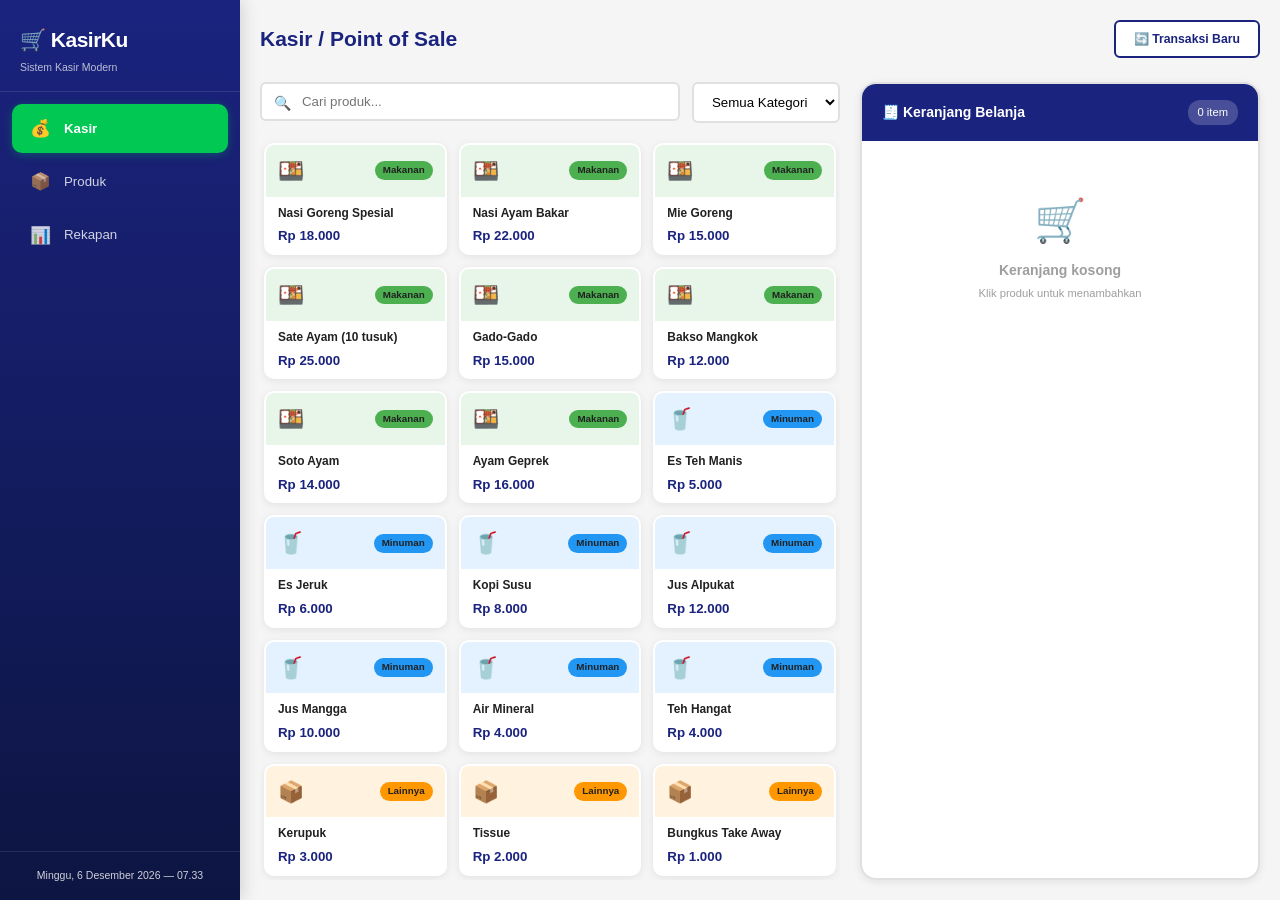
==== index.html @ 704f639e "Initial commit: Sistem Kasir KasirKu" ====
<!DOCTYPE html>
<html lang="id">
<head>
    <meta charset="UTF-8">
    <meta name="viewport" content="width=device-width, initial-scale=1.0">
    <title>KasirKu — Sistem Kasir</title>
    <link rel="stylesheet" href="css/style.css">
</head>
<body>
    <!-- Sidebar -->
    <aside class="sidebar">
        <div class="sidebar-header">
            <h1 class="logo">🛒 KasirKu</h1>
            <p class="tagline">Sistem Kasir Modern</p>
        </div>
        <nav class="sidebar-nav">
            <a href="index.html" class="nav-link active">
                <span class="nav-icon">💰</span>
                <span class="nav-text">Kasir</span>
            </a>
            <a href="products.html" class="nav-link">
                <span class="nav-icon">📦</span>
                <span class="nav-text">Produk</span>
            </a>
            <a href="reports.html" class="nav-link">
                <span class="nav-icon">📊</span>
                <span class="nav-text">Rekapan</span>
            </a>
        </nav>
        <div class="sidebar-footer">
            <div id="current-datetime" class="datetime"></div>
            <div id="low-stock-alert" class="low-stock-badge" style="display:none;">
                ⚠️ <span id="low-stock-count">0</span> stok rendah
            </div>
        </div>
    </aside>

    <!-- Main Content -->
    <main class="main-content pos-layout">
        <header class="page-header">
            <h2>Kasir / Point of Sale</h2>
            <div class="header-actions">
                <button id="btn-new-transaction" class="btn btn-outline" title="Transaksi Baru">
                    🔄 Transaksi Baru
                </button>
            </div>
        </header>

        <div class="pos-body">
            <!-- Left: Product Grid -->
            <section class="pos-products">
                <!-- Search & Filter -->
                <div class="pos-toolbar">
                    <div class="search-box">
                        <span class="search-icon">🔍</span>
                        <input type="text" id="search-product" placeholder="Cari produk..." autocomplete="off">
                    </div>
                    <div class="filter-group">
                        <select id="filter-category">
                            <option value="">Semua Kategori</option>
                        </select>
                    </div>
                </div>

                <!-- Product Grid -->
                <div id="product-grid" class="product-grid">
                    <!-- Products rendered here by JS -->
                </div>

                <!-- Empty State -->
                <div id="empty-products" class="empty-state" style="display:none;">
                    <span class="empty-icon">📭</span>
                    <p>Tidak ada produk ditemukan</p>
                    <a href="products.html" class="btn btn-primary btn-sm">Tambah Produk</a>
                </div>
            </section>

            <!-- Right: Cart -->
            <section class="pos-cart">
                <div class="cart-header">
                    <h3>🧾 Keranjang Belanja</h3>
                    <span id="cart-count" class="cart-count">0 item</span>
                </div>

                <!-- Cart Items -->
                <div id="cart-items" class="cart-items">
                    <div id="empty-cart" class="empty-cart">
                        <span>🛒</span>
                        <p>Keranjang kosong</p>
                        <small>Klik produk untuk menambahkan</small>
                    </div>
                </div>

                <!-- Cart Summary -->
                <div class="cart-summary" id="cart-summary" style="display:none;">
                    <div class="summary-row">
                        <span>Subtotal</span>
                        <span id="cart-subtotal">Rp 0</span>
                    </div>
                    <div class="summary-row discount-row">
                        <span>
                            Diskon
                            <input type="number" id="discount-amount" class="discount-input" 
                                   placeholder="Rp" min="0" value="0" style="display:none;">
                            <button id="btn-toggle-discount" class="btn-discount-toggle" title="Tambah diskon">
                                🏷️
                            </button>
                        </span>
                        <span id="cart-discount">- Rp 0</span>
                    </div>
                    <div class="summary-row total-row">
                        <span>TOTAL</span>
                        <span id="cart-total">Rp 0</span>
                    </div>
                </div>

                <!-- Payment Section -->
                <div class="payment-section" id="payment-section" style="display:none;">
                    <div class="payment-methods">
                        <label class="payment-option active">
                            <input type="radio" name="payment" value="tunai" checked>
                            <span class="payment-icon">💵</span>
                            <span class="payment-label">Tunai</span>
                        </label>
                        <label class="payment-option">
                            <input type="radio" name="payment" value="kartu">
                            <span class="payment-icon">💳</span>
                            <span class="payment-label">Kartu</span>
                        </label>
                        <label class="payment-option">
                            <input type="radio" name="payment" value="ewallet">
                            <span class="payment-icon">📱</span>
                            <span class="payment-label">E-Wallet</span>
                        </label>
                        <label class="payment-option">
                            <input type="radio" name="payment" value="qris">
                            <span class="payment-icon">📷</span>
                            <span class="payment-label">QRIS</span>
                        </label>
                    </div>

                    <div id="cash-payment" class="cash-payment">
                        <label>Uang Dibayar</label>
                        <div class="cash-input-group">
                            <span class="currency-prefix">Rp</span>
                            <input type="number" id="amount-paid" placeholder="0" min="0" value="">
                        </div>
                        <div class="quick-amounts">
                            <button class="btn-quick-amount" data-amount="5000">5.000</button>
                            <button class="btn-quick-amount" data-amount="10000">10.000</button>
                            <button class="btn-quick-amount" data-amount="20000">20.000</button>
                            <button class="btn-quick-amount" data-amount="50000">50.000</button>
                            <button class="btn-quick-amount" data-amount="100000">100.000</button>
                            <button class="btn-quick-amount" data-amount="200000">200.000</button>
                            <button class="btn-quick-amount btn-exact" data-amount="exact">Uang Pas</button>
                        </div>
                        <div id="change-display" class="change-display" style="display:none;">
                            <span>Kembalian</span>
                            <span id="change-amount" class="change-amount">Rp 0</span>
                        </div>
                    </div>

                    <button id="btn-checkout" class="btn btn-success btn-checkout" disabled>
                        ✅ Proses Pembayaran
                    </button>
                </div>
            </section>
        </div>
    </main>

    <!-- Payment Success Modal -->
    <div id="payment-modal" class="modal-overlay">
        <div class="modal success-modal">
            <div class="modal-header">
                <h3>✅ Pembayaran Berhasil</h3>
            </div>
            <div id="receipt-content" class="receipt">
                <!-- Receipt content generated by JS -->
            </div>
            <div class="modal-actions">
                <button id="btn-print-receipt" class="btn btn-primary">🖨️ Cetak Struk</button>
                <button id="btn-close-receipt" class="btn btn-outline">Tutup</button>
            </div>
        </div>
    </div>

    <!-- Confirm Modal -->
    <div id="confirm-modal" class="modal-overlay">
        <div class="modal confirm-dialog">
            <div class="modal-body">
                <p class="confirm-message"></p>
            </div>
            <div class="modal-actions">
                <button class="confirm-yes btn btn-danger">Ya, Lanjutkan</button>
                <button class="confirm-no btn btn-outline">Batal</button>
            </div>
        </div>
    </div>

    <!-- Toast Container -->
    <div id="toast-container" class="toast-container"></div>

    <!-- Scripts -->
    <script src="js/storage.js"></script>
    <script src="js/app.js"></script>
    <script src="js/pos.js"></script>
</body>
</html>
---- css/style.css ----
/**
 * style.css — Sistem Kasir KasirKu
 * Tema: Navy Blue + Green Accent
 * Modern, clean, responsive design
 */

/* ===================== CSS VARIABLES ===================== */
:root {
    --primary: #1a237e;
    --primary-light: #3949ab;
    --primary-dark: #0d1542;
    --primary-bg: #e8eaf6;

    --accent: #00c853;
    --accent-light: #69f0ae;
    --accent-dark: #00a843;
    --accent-bg: #e8f5e9;

    --danger: #e53935;
    --danger-bg: #ffebee;
    --warning: #ff9800;
    --warning-bg: #fff3e0;
    --info: #2196f3;
    --info-bg: #e3f2fd;

    --text: #212121;
    --text-secondary: #757575;
    --text-light: #9e9e9e;
    --border: #e0e0e0;
    --bg: #f5f5f5;
    --white: #ffffff;
    --shadow: 0 2px 8px rgba(0, 0, 0, 0.08);
    --shadow-lg: 0 4px 24px rgba(0, 0, 0, 0.12);
    --radius: 10px;
    --radius-sm: 6px;
    --radius-lg: 16px;

    --sidebar-width: 240px;
    --header-height: 64px;
    --transition: all 0.2s ease;
}

/* ===================== RESET & BASE ===================== */
*, *::before, *::after {
    box-sizing: border-box;
    margin: 0;
    padding: 0;
}

html {
    font-size: 14px;
    scroll-behavior: smooth;
}

body {
    font-family: 'Segoe UI', -apple-system, BlinkMacSystemFont, 'Helvetica Neue', Arial, sans-serif;
    color: var(--text);
    background: var(--bg);
    line-height: 1.5;
    overflow-x: hidden;
}

a {
    color: var(--primary);
    text-decoration: none;
}

code {
    font-family: 'Consolas', 'Monaco', monospace;
    font-size: 0.9em;
    background: var(--primary-bg);
    padding: 2px 6px;
    border-radius: var(--radius-sm);
}

/* ===================== SIDEBAR ===================== */
.sidebar {
    position: fixed;
    top: 0;
    left: 0;
    width: var(--sidebar-width);
    height: 100vh;
    background: linear-gradient(180deg, var(--primary) 0%, var(--primary-dark) 100%);
    color: var(--white);
    display: flex;
    flex-direction: column;
    z-index: 100;
    box-shadow: 2px 0 16px rgba(0, 0, 0, 0.15);
}

.sidebar-header {
    padding: 24px 20px 16px;
    border-bottom: 1px solid rgba(255, 255, 255, 0.1);
}

.logo {
    font-size: 1.5rem;
    font-weight: 700;
    letter-spacing: -0.5px;
}

.tagline {
    font-size: 0.75rem;
    opacity: 0.7;
    margin-top: 4px;
}

.sidebar-nav {
    flex: 1;
    padding: 12px;
}

.nav-link {
    display: flex;
    align-items: center;
    gap: 12px;
    padding: 12px 16px;
    color: rgba(255, 255, 255, 0.8);
    border-radius: var(--radius);
    transition: var(--transition);
    font-size: 0.95rem;
    font-weight: 500;
    margin-bottom: 4px;
}

.nav-link:hover {
    background: rgba(255, 255, 255, 0.1);
    color: var(--white);
}

.nav-link.active {
    background: var(--accent);
    color: var(--white);
    font-weight: 600;
    box-shadow: 0 2px 8px rgba(0, 200, 83, 0.3);
}

.nav-icon {
    font-size: 1.2rem;
    width: 24px;
    text-align: center;
}

.sidebar-footer {
    padding: 16px 20px;
    border-top: 1px solid rgba(255, 255, 255, 0.1);
}

.datetime {
    font-size: 0.75rem;
    opacity: 0.8;
    text-align: center;
}

.low-stock-badge {
    background: var(--warning);
    color: var(--text);
    padding: 6px 10px;
    border-radius: var(--radius-sm);
    font-size: 0.75rem;
    text-align: center;
    margin-top: 8px;
    font-weight: 600;
}

/* ===================== MAIN CONTENT ===================== */
.main-content {
    margin-left: var(--sidebar-width);
    min-height: 100vh;
    padding: 24px;
}

.page-header {
    display: flex;
    justify-content: space-between;
    align-items: center;
    margin-bottom: 24px;
    flex-wrap: wrap;
    gap: 12px;
}

.page-header h2 {
    font-size: 1.5rem;
    font-weight: 700;
    color: var(--primary);
}

.header-actions {
    display: flex;
    gap: 8px;
    flex-wrap: wrap;
}

/* ===================== BUTTONS ===================== */
.btn {
    display: inline-flex;
    align-items: center;
    gap: 6px;
    padding: 10px 18px;
    border: none;
    border-radius: var(--radius-sm);
    font-size: 0.875rem;
    font-weight: 600;
    cursor: pointer;
    transition: var(--transition);
    white-space: nowrap;
}

.btn:hover {
    transform: translateY(-1px);
    box-shadow: var(--shadow);
}

.btn:active {
    transform: translateY(0);
}

.btn:disabled {
    opacity: 0.5;
    cursor: not-allowed;
    transform: none;
}

.btn-primary {
    background: var(--primary);
    color: var(--white);
}
.btn-primary:hover {
    background: var(--primary-light);
}

.btn-success {
    background: var(--accent);
    color: var(--white);
}
.btn-success:hover {
    background: var(--accent-dark);
}

.btn-danger {
    background: var(--danger);
    color: var(--white);
}
.btn-danger:hover {
    background: #c62828;
}

.btn-outline {
    background: var(--white);
    color: var(--primary);
    border: 2px solid var(--primary);
}
.btn-outline:hover {
    background: var(--primary);
    color: var(--white);
}

.btn-sm {
    padding: 6px 12px;
    font-size: 0.8rem;
}

.btn-import {
    cursor: pointer;
}

.btn-icon {
    background: none;
    border: none;
    cursor: pointer;
    padding: 6px;
    border-radius: var(--radius-sm);
    transition: var(--transition);
    font-size: 1.1rem;
}

.btn-icon:hover {
    background: var(--bg);
}

.btn-icon.btn-delete:hover {
    background: var(--danger-bg);
}

/* ===================== POS LAYOUT ===================== */
.pos-layout {
    padding: 20px;
    display: flex;
    flex-direction: column;
    height: 100vh;
}

.pos-body {
    display: grid;
    grid-template-columns: 1fr 400px;
    gap: 20px;
    flex: 1;
    min-height: 0;
}

/* ===================== POS PRODUCTS ===================== */
.pos-products {
    display: flex;
    flex-direction: column;
    min-height: 0;
}

.pos-toolbar {
    display: flex;
    gap: 12px;
    margin-bottom: 16px;
    flex-wrap: wrap;
}

.search-box {
    flex: 1;
    min-width: 200px;
    position: relative;
}

.search-box .search-icon {
    position: absolute;
    left: 14px;
    top: 50%;
    transform: translateY(-50%);
    font-size: 1rem;
}

.search-box input {
    width: 100%;
    padding: 10px 14px 10px 40px;
    border: 2px solid var(--border);
    border-radius: var(--radius-sm);
    font-size: 0.95rem;
    transition: var(--transition);
    background: var(--white);
}

.search-box input:focus {
    outline: none;
    border-color: var(--primary);
    box-shadow: 0 0 0 3px rgba(26, 35, 126, 0.1);
}

.filter-group select {
    padding: 10px 14px;
    border: 2px solid var(--border);
    border-radius: var(--radius-sm);
    font-size: 0.9rem;
    background: var(--white);
    cursor: pointer;
    min-width: 150px;
}

.filter-group select:focus {
    outline: none;
    border-color: var(--primary);
}

/* Product Grid */
.product-grid {
    display: grid;
    grid-template-columns: repeat(auto-fill, minmax(155px, 1fr));
    gap: 12px;
    overflow-y: auto;
    flex: 1;
    padding: 4px;
}

.product-card {
    background: var(--white);
    border-radius: var(--radius);
    overflow: hidden;
    cursor: pointer;
    transition: var(--transition);
    border: 2px solid transparent;
    box-shadow: var(--shadow);
}

.product-card:hover {
    transform: translateY(-2px);
    box-shadow: var(--shadow-lg);
    border-color: var(--accent);
}

.product-card:active {
    transform: translateY(0);
}

.product-card.out-of-stock {
    opacity: 0.5;
    cursor: not-allowed;
    filter: grayscale(0.5);
}

.product-card.low-stock {
    border-color: var(--warning);
}

.product-card-header {
    padding: 10px 12px;
    display: flex;
    justify-content: space-between;
    align-items: center;
}

.product-emoji {
    font-size: 1.5rem;
}

.product-badge {
    font-size: 0.7rem;
    padding: 2px 8px;
    border-radius: 12px;
    font-weight: 600;
}

.product-card-body {
    padding: 8px 12px;
}

.product-name {
    font-size: 0.85rem;
    font-weight: 600;
    color: var(--text);
    margin-bottom: 4px;
    display: -webkit-box;
    -webkit-line-clamp: 2;
    -webkit-box-orient: vertical;
    overflow: hidden;
}

.product-price {
    font-size: 0.95rem;
    font-weight: 700;
    color: var(--primary);
}

.product-card-footer {
    padding: 6px 12px 10px;
}

.product-stock {
    font-size: 0.75rem;
    color: var(--text-secondary);
}

.stock-warning {
    color: var(--danger);
    font-weight: 600;
}

/* ===================== POS CART ===================== */
.pos-cart {
    display: flex;
    flex-direction: column;
    background: var(--white);
    border-radius: var(--radius-lg);
    box-shadow: var(--shadow);
    overflow: hidden;
    border: 2px solid var(--border);
}

.cart-header {
    display: flex;
    justify-content: space-between;
    align-items: center;
    padding: 16px 20px;
    background: var(--primary);
    color: var(--white);
}

.cart-header h3 {
    font-size: 1rem;
}

.cart-count {
    font-size: 0.8rem;
    background: rgba(255, 255, 255, 0.2);
    padding: 4px 10px;
    border-radius: 12px;
}

.cart-items {
    flex: 1;
    overflow-y: auto;
    padding: 8px;
    min-height: 100px;
}

.empty-cart {
    display: flex;
    flex-direction: column;
    align-items: center;
    justify-content: center;
    padding: 40px 20px;
    color: var(--text-light);
    text-align: center;
}

.empty-cart span {
    font-size: 3rem;
    margin-bottom: 8px;
}

.empty-cart p {
    font-weight: 600;
    margin-bottom: 4px;
}

.empty-cart small {
    font-size: 0.8rem;
    color: var(--text-light);
}

/* Cart Item */
.cart-item {
    padding: 10px 12px;
    border-radius: var(--radius-sm);
    background: var(--bg);
    margin-bottom: 8px;
    transition: var(--transition);
}

.cart-item:hover {
    background: var(--primary-bg);
}

.cart-item-info {
    display: flex;
    justify-content: space-between;
    margin-bottom: 6px;
}

.cart-item-name {
    font-weight: 600;
    font-size: 0.85rem;
}

.cart-item-price {
    color: var(--text-secondary);
    font-size: 0.8rem;
}

.cart-item-actions {
    display: flex;
    align-items: center;
    gap: 8px;
}

.cart-item-qty {
    display: flex;
    align-items: center;
    gap: 0;
    border: 1px solid var(--border);
    border-radius: var(--radius-sm);
    overflow: hidden;
}

.qty-btn {
    background: var(--white);
    border: none;
    width: 28px;
    height: 28px;
    cursor: pointer;
    font-size: 1rem;
    font-weight: 600;
    transition: var(--transition);
    display: flex;
    align-items: center;
    justify-content: center;
}

.qty-btn:hover {
    background: var(--primary);
    color: var(--white);
}

.cart-item-qty input {
    width: 38px;
    text-align: center;
    border: none;
    border-left: 1px solid var(--border);
    border-right: 1px solid var(--border);
    font-size: 0.85rem;
    font-weight: 600;
    padding: 4px;
    -moz-appearance: textfield;
}

.cart-item-qty input::-webkit-outer-spin-button,
.cart-item-qty input::-webkit-inner-spin-button {
    -webkit-appearance: none;
    margin: 0;
}

.cart-item-disc input {
    border: 1px solid var(--border);
    border-radius: var(--radius-sm);
    padding: 4px 6px;
    font-size: 0.75rem;
    text-align: right;
    transition: var(--transition);
}

.cart-item-disc input:focus {
    outline: none;
    border-color: var(--primary);
}

.cart-item-subtotal {
    font-weight: 700;
    font-size: 0.85rem;
    color: var(--primary);
    margin-left: auto;
    min-width: 80px;
    text-align: right;
}

.btn-remove {
    background: none;
    border: none;
    cursor: pointer;
    font-size: 1rem;
    padding: 4px;
    border-radius: var(--radius-sm);
    transition: var(--transition);
    opacity: 0.6;
}

.btn-remove:hover {
    opacity: 1;
    background: var(--danger-bg);
}

/* Cart Summary */
.cart-summary {
    padding: 16px 20px;
    border-top: 2px solid var(--border);
    background: var(--bg);
}

.summary-row {
    display: flex;
    justify-content: space-between;
    align-items: center;
    padding: 6px 0;
    font-size: 0.9rem;
}

.discount-row {
    display: flex;
    justify-content: space-between;
    align-items: center;
}

.discount-row > span:first-child {
    display: flex;
    align-items: center;
    gap: 6px;
}

.discount-input {
    width: 80px;
    padding: 4px 8px;
    border: 1px solid var(--border);
    border-radius: var(--radius-sm);
    font-size: 0.85rem;
    text-align: right;
}

.discount-input:focus {
    outline: none;
    border-color: var(--primary);
}

.btn-discount-toggle {
    background: none;
    border: none;
    cursor: pointer;
    font-size: 1rem;
    padding: 2px;
    border-radius: var(--radius-sm);
    transition: var(--transition);
}

.btn-discount-toggle:hover {
    background: var(--warning-bg);
}

.total-row {
    font-size: 1.2rem;
    font-weight: 700;
    color: var(--primary);
    padding-top: 10px;
    border-top: 2px solid var(--border);
    margin-top: 6px;
}

/* Payment Section */
.payment-section {
    padding: 16px 20px 20px;
    border-top: 2px solid var(--border);
}

.payment-methods {
    display: grid;
    grid-template-columns: repeat(4, 1fr);
    gap: 8px;
    margin-bottom: 16px;
}

.payment-option {
    display: flex;
    flex-direction: column;
    align-items: center;
    gap: 4px;
    padding: 10px 8px;
    border: 2px solid var(--border);
    border-radius: var(--radius-sm);
    cursor: pointer;
    transition: var(--transition);
    text-align: center;
}

.payment-option input {
    display: none;
}

.payment-option:hover {
    border-color: var(--primary-light);
    background: var(--primary-bg);
}

.payment-option.active {
    border-color: var(--primary);
    background: var(--primary-bg);
}

.payment-icon {
    font-size: 1.3rem;
}

.payment-label {
    font-size: 0.7rem;
    font-weight: 600;
}

/* Cash Payment */
.cash-payment label {
    display: block;
    font-size: 0.8rem;
    color: var(--text-secondary);
    margin-bottom: 6px;
    font-weight: 600;
}

.cash-input-group {
    display: flex;
    align-items: center;
    border: 2px solid var(--border);
    border-radius: var(--radius-sm);
    overflow: hidden;
    margin-bottom: 10px;
}

.currency-prefix {
    padding: 10px 12px;
    background: var(--bg);
    font-weight: 600;
    color: var(--text-secondary);
    border-right: 1px solid var(--border);
}

.cash-input-group input {
    flex: 1;
    padding: 10px 12px;
    border: none;
    font-size: 1rem;
    font-weight: 600;
    -moz-appearance: textfield;
}

.cash-input-group input::-webkit-outer-spin-button,
.cash-input-group input::-webkit-inner-spin-button {
    -webkit-appearance: none;
    margin: 0;
}

.cash-input-group input:focus {
    outline: none;
}

.quick-amounts {
    display: flex;
    flex-wrap: wrap;
    gap: 6px;
    margin-bottom: 12px;
}

.btn-quick-amount {
    padding: 6px 12px;
    border: 1px solid var(--border);
    border-radius: var(--radius-sm);
    background: var(--white);
    font-size: 0.8rem;
    font-weight: 600;
    cursor: pointer;
    transition: var(--transition);
}

.btn-quick-amount:hover {
    background: var(--primary);
    color: var(--white);
    border-color: var(--primary);
}

.btn-quick-amount.btn-exact {
    background: var(--accent-bg);
    border-color: var(--accent);
    color: var(--accent-dark);
}

.btn-quick-amount.btn-exact:hover {
    background: var(--accent);
    color: var(--white);
}

.change-display {
    display: flex;
    justify-content: space-between;
    align-items: center;
    padding: 10px 14px;
    background: var(--accent-bg);
    border-radius: var(--radius-sm);
    margin-bottom: 12px;
    font-weight: 600;
}

.change-amount {
    font-size: 1.1rem;
    font-weight: 700;
    color: var(--accent-dark);
}

.change-amount.insufficient {
    color: var(--danger);
}

.btn-checkout {
    width: 100%;
    padding: 14px;
    font-size: 1rem;
    font-weight: 700;
    border-radius: var(--radius);
}

/* ===================== PRODUCTS PAGE ===================== */

/* Stats Bar */
.stats-bar {
    display: grid;
    grid-template-columns: repeat(auto-fit, minmax(180px, 1fr));
    gap: 16px;
    margin-bottom: 24px;
}

.stat-card {
    background: var(--white);
    padding: 20px;
    border-radius: var(--radius);
    box-shadow: var(--shadow);
    text-align: center;
    transition: var(--transition);
}

.stat-card:hover {
    transform: translateY(-2px);
    box-shadow: var(--shadow-lg);
}

.stat-value {
    display: block;
    font-size: 2rem;
    font-weight: 800;
    color: var(--primary);
    line-height: 1;
    margin-bottom: 6px;
}

.stat-label {
    font-size: 0.85rem;
    color: var(--text-secondary);
    font-weight: 500;
}

/* Toolbar */
.toolbar {
    display: flex;
    gap: 12px;
    margin-bottom: 20px;
    flex-wrap: wrap;
    align-items: center;
}

.toolbar .search-box {
    flex: 1;
    min-width: 200px;
}

/* Data Table */
.table-container {
    background: var(--white);
    border-radius: var(--radius);
    box-shadow: var(--shadow);
    overflow: auto;
}

.data-table {
    width: 100%;
    border-collapse: collapse;
}

.data-table thead {
    background: var(--primary);
    color: var(--white);
}

.data-table th {
    padding: 14px 16px;
    text-align: left;
    font-weight: 600;
    font-size: 0.85rem;
    white-space: nowrap;
}

.data-table td {
    padding: 12px 16px;
    border-bottom: 1px solid var(--border);
    font-size: 0.9rem;
    vertical-align: middle;
}

.data-table tbody tr:hover {
    background: var(--primary-bg);
}

.data-table tbody tr:last-child td {
    border-bottom: none;
}

.text-right {
    text-align: right;
}

.text-center {
    text-align: center;
}

.text-sm {
    font-size: 0.8rem;
    color: var(--text-secondary);
    max-width: 200px;
    overflow: hidden;
    text-overflow: ellipsis;
    white-space: nowrap;
}

.text-muted {
    color: var(--text-light);
}

.text-danger {
    color: var(--danger);
}

.font-bold {
    font-weight: 700;
}

/* Product Cell */
.product-cell {
    display: flex;
    align-items: center;
    gap: 10px;
}

.product-cell-emoji {
    font-size: 1.3rem;
}

.product-cell-name {
    font-weight: 600;
}

/* Badge */
.badge {
    display: inline-block;
    padding: 4px 10px;
    border-radius: 12px;
    font-size: 0.8rem;
    font-weight: 600;
}

/* Stock Badge */
.stock-badge {
    display: inline-block;
    padding: 4px 10px;
    border-radius: 12px;
    font-size: 0.8rem;
    font-weight: 700;
}

.stock-ok {
    background: var(--accent-bg);
    color: var(--accent-dark);
}

.stock-low {
    background: var(--warning-bg);
    color: var(--warning);
}

.stock-empty {
    background: var(--danger-bg);
    color: var(--danger);
}

/* Action Buttons */
.action-buttons {
    display: flex;
    gap: 4px;
    justify-content: center;
}

/* ===================== REPORTS PAGE ===================== */

/* Period Filter */
.period-filter {
    display: flex;
    gap: 16px;
    align-items: flex-end;
    margin-bottom: 24px;
    flex-wrap: wrap;
    background: var(--white);
    padding: 20px;
    border-radius: var(--radius);
    box-shadow: var(--shadow);
}

.filter-group label {
    display: block;
    font-size: 0.8rem;
    font-weight: 600;
    color: var(--text-secondary);
    margin-bottom: 6px;
}

.filter-group select {
    padding: 10px 14px;
    border: 2px solid var(--border);
    border-radius: var(--radius-sm);
    font-size: 0.95rem;
    background: var(--white);
    cursor: pointer;
    min-width: 140px;
}

.filter-group select:focus {
    outline: none;
    border-color: var(--primary);
}

/* Summary Cards */
.summary-cards {
    display: grid;
    grid-template-columns: repeat(auto-fit, minmax(200px, 1fr));
    gap: 16px;
    margin-bottom: 24px;
}

.summary-card {
    background: var(--white);
    padding: 20px;
    border-radius: var(--radius);
    box-shadow: var(--shadow);
    display: flex;
    align-items: center;
    gap: 16px;
    transition: var(--transition);
    border-left: 4px solid var(--primary);
}

.summary-card:hover {
    transform: translateY(-2px);
    box-shadow: var(--shadow-lg);
}

.card-revenue { border-left-color: var(--accent); }
.card-transactions { border-left-color: var(--info); }
.card-average { border-left-color: #9C27B0; }
.card-items { border-left-color: var(--warning); }
.card-discount { border-left-color: var(--danger); }

.card-icon {
    font-size: 2rem;
    width: 50px;
    height: 50px;
    display: flex;
    align-items: center;
    justify-content: center;
    border-radius: var(--radius);
}

.card-revenue .card-icon { background: var(--accent-bg); }
.card-transactions .card-icon { background: var(--info-bg); }
.card-average .card-icon { background: #f3e5f5; }
.card-items .card-icon { background: var(--warning-bg); }
.card-discount .card-icon { background: var(--danger-bg); }

.card-value {
    display: block;
    font-size: 1.3rem;
    font-weight: 800;
    color: var(--primary);
    line-height: 1.1;
}

.card-label {
    font-size: 0.8rem;
    color: var(--text-secondary);
    font-weight: 500;
}

/* Charts */
.charts-section {
    display: grid;
    grid-template-columns: 1fr 1fr;
    gap: 20px;
    margin-bottom: 24px;
}

.chart-container {
    background: var(--white);
    padding: 20px;
    border-radius: var(--radius);
    box-shadow: var(--shadow);
}

.chart-container h3 {
    margin-bottom: 16px;
    font-size: 1rem;
    color: var(--primary);
}

.chart-container canvas {
    width: 100% !important;
    max-height: 250px;
}

.chart-empty {
    text-align: center;
    padding: 40px;
    color: var(--text-light);
}

/* Top Products */
.top-products-section {
    background: var(--white);
    padding: 20px;
    border-radius: var(--radius);
    box-shadow: var(--shadow);
    margin-bottom: 24px;
}

.top-products-section h3 {
    margin-bottom: 16px;
    font-size: 1rem;
    color: var(--primary);
}

.top-products-list {
    display: flex;
    flex-direction: column;
    gap: 12px;
}

.top-product-item {
    display: flex;
    align-items: flex-start;
    gap: 14px;
    padding: 12px;
    border-radius: var(--radius-sm);
    background: var(--bg);
    transition: var(--transition);
}

.top-product-item:hover {
    background: var(--primary-bg);
}

.top-rank {
    font-size: 1.5rem;
    min-width: 40px;
    text-align: center;
}

.top-product-info {
    flex: 1;
}

.top-product-name {
    display: block;
    font-weight: 600;
    margin-bottom: 4px;
}

.top-product-detail {
    display: block;
    font-size: 0.8rem;
    color: var(--text-secondary);
    margin-bottom: 8px;
}

.top-product-bar {
    height: 6px;
    background: var(--border);
    border-radius: 3px;
    overflow: hidden;
}

.top-product-bar-fill {
    height: 100%;
    border-radius: 3px;
    transition: width 0.5s ease;
}

/* Transactions Section */
.transactions-section {
    background: var(--white);
    padding: 20px;
    border-radius: var(--radius);
    box-shadow: var(--shadow);
}

.transactions-section h3 {
    margin-bottom: 16px;
    font-size: 1rem;
    color: var(--primary);
}

/* ===================== MODALS ===================== */
.modal-overlay {
    position: fixed;
    inset: 0;
    background: rgba(0, 0, 0, 0.5);
    display: none;
    align-items: center;
    justify-content: center;
    z-index: 1000;
    padding: 20px;
}

.modal-overlay.active {
    display: flex;
}

.modal {
    background: var(--white);
    border-radius: var(--radius-lg);
    box-shadow: var(--shadow-lg);
    max-width: 600px;
    width: 100%;
    max-height: 90vh;
    overflow-y: auto;
    animation: modalIn 0.2s ease;
}

.success-modal {
    max-width: 400px;
}

.confirm-dialog {
    max-width: 400px;
}

@keyframes modalIn {
    from { opacity: 0; transform: scale(0.95); }
    to { opacity: 1; transform: scale(1); }
}

.modal-header {
    display: flex;
    justify-content: space-between;
    align-items: center;
    padding: 20px 24px;
    border-bottom: 1px solid var(--border);
}

.modal-header h3 {
    font-size: 1.1rem;
    color: var(--primary);
}

.modal-close {
    background: none;
    border: none;
    font-size: 1.5rem;
    cursor: pointer;
    color: var(--text-secondary);
    padding: 4px 8px;
    border-radius: var(--radius-sm);
    transition: var(--transition);
}

.modal-close:hover {
    background: var(--danger-bg);
    color: var(--danger);
}

.modal-body {
    padding: 24px;
}

.modal-actions {
    display: flex;
    gap: 10px;
    justify-content: flex-end;
    padding: 16px 24px;
    border-top: 1px solid var(--border);
}

.confirm-dialog .confirm-message {
    font-size: 1rem;
    text-align: center;
    line-height: 1.6;
}

/* ===================== FORMS ===================== */
.form-group {
    margin-bottom: 16px;
}

.form-group label {
    display: block;
    font-size: 0.85rem;
    font-weight: 600;
    color: var(--text);
    margin-bottom: 6px;
}

.form-group input,
.form-group select {
    width: 100%;
    padding: 10px 14px;
    border: 2px solid var(--border);
    border-radius: var(--radius-sm);
    font-size: 0.95rem;
    transition: var(--transition);
}

.form-group input:focus,
.form-group select:focus {
    outline: none;
    border-color: var(--primary);
    box-shadow: 0 0 0 3px rgba(26, 35, 126, 0.1);
}

.form-row {
    display: grid;
    grid-template-columns: 1fr 1fr;
    gap: 16px;
}

.form-actions {
    display: flex;
    gap: 10px;
    justify-content: flex-end;
    margin-top: 8px;
}

/* ===================== RECEIPT ===================== */
.receipt {
    padding: 20px;
    font-family: 'Courier New', monospace;
    max-width: 340px;
    margin: 0 auto;
}

.receipt-header {
    text-align: center;
    margin-bottom: 12px;
}

.receipt-header h2 {
    font-size: 1.1rem;
    margin-bottom: 4px;
}

.receipt-header p {
    font-size: 0.75rem;
    margin: 2px 0;
    color: var(--text-secondary);
}

.receipt-divider {
    border-top: 1px dashed var(--border);
    margin: 10px 0;
}

.receipt-item {
    display: flex;
    justify-content: space-between;
    font-size: 0.85rem;
    padding: 3px 0;
}

.receipt-total {
    font-weight: 700;
    font-size: 1rem;
    color: var(--primary);
}

.receipt-footer {
    text-align: center;
    margin-top: 12px;
    font-size: 0.8rem;
    color: var(--text-secondary);
}

/* ===================== EMPTY STATE ===================== */
.empty-state {
    display: flex;
    flex-direction: column;
    align-items: center;
    justify-content: center;
    padding: 60px 20px;
    text-align: center;
    color: var(--text-light);
}

.empty-icon {
    font-size: 4rem;
    margin-bottom: 16px;
}

.empty-state p {
    font-size: 1.1rem;
    margin-bottom: 16px;
}

/* ===================== TOAST NOTIFICATIONS ===================== */
.toast-container {
    position: fixed;
    top: 20px;
    right: 20px;
    z-index: 2000;
    display: flex;
    flex-direction: column;
    gap: 8px;
}

.toast {
    display: flex;
    align-items: center;
    gap: 10px;
    padding: 14px 20px;
    border-radius: var(--radius-sm);
    background: var(--white);
    box-shadow: var(--shadow-lg);
    min-width: 280px;
    max-width: 400px;
    transform: translateX(120%);
    transition: transform 0.3s ease;
    border-left: 4px solid var(--info);
}

.toast.show {
    transform: translateX(0);
}

.toast-success { border-left-color: var(--accent); }
.toast-error { border-left-color: var(--danger); }
.toast-warning { border-left-color: var(--warning); }
.toast-info { border-left-color: var(--info); }

.toast-icon {
    font-size: 1.2rem;
}

.toast-message {
    flex: 1;
    font-size: 0.9rem;
    font-weight: 500;
}

.toast-close {
    background: none;
    border: none;
    font-size: 1.2rem;
    cursor: pointer;
    color: var(--text-light);
    padding: 2px;
    transition: var(--transition);
}

.toast-close:hover {
    color: var(--danger);
}

/* ===================== SCROLLBAR ===================== */
::-webkit-scrollbar {
    width: 6px;
    height: 6px;
}

::-webkit-scrollbar-track {
    background: transparent;
}

::-webkit-scrollbar-thumb {
    background: var(--text-light);
    border-radius: 3px;
}

::-webkit-scrollbar-thumb:hover {
    background: var(--text-secondary);
}

/* ===================== RESPONSIVE ===================== */
@media (max-width: 1200px) {
    .pos-body {
        grid-template-columns: 1fr 350px;
    }
}

@media (max-width: 1024px) {
    .charts-section {
        grid-template-columns: 1fr;
    }
}

@media (max-width: 900px) {
    .sidebar {
        width: 70px;
    }

    .sidebar .tagline,
    .sidebar .nav-text,
    .sidebar .datetime,
    .sidebar .low-stock-badge {
        display: none;
    }

    .sidebar-header {
        padding: 16px 12px;
        text-align: center;
    }

    .logo {
        font-size: 1.2rem;
    }

    .nav-link {
        justify-content: center;
        padding: 12px;
    }

    .nav-icon {
        font-size: 1.4rem;
    }

    .main-content {
        margin-left: 70px;
    }

    .pos-body {
        grid-template-columns: 1fr;
        grid-template-rows: 1fr auto;
    }

    .pos-cart {
        max-height: 50vh;
    }

    .form-row {
        grid-template-columns: 1fr;
    }
}

@media (max-width: 600px) {
    .main-content {
        padding: 12px;
    }

    .pos-body {
        gap: 12px;
    }

    .product-grid {
        grid-template-columns: repeat(auto-fill, minmax(130px, 1fr));
        gap: 8px;
    }

    .payment-methods {
        grid-template-columns: repeat(2, 1fr);
    }

    .summary-cards {
        grid-template-columns: 1fr 1fr;
    }

    .period-filter {
        flex-direction: column;
        align-items: stretch;
    }

    .header-actions {
        width: 100%;
    }

    .header-actions .btn {
        flex: 1;
        justify-content: center;
        font-size: 0.8rem;
        padding: 8px 12px;
    }
}

/* ===================== PRINT ===================== */
@media print {
    .sidebar, .page-header, .period-filter, .summary-cards,
    .charts-section, .top-products-section, .toast-container {
        display: none !important;
    }

    .main-content {
        margin-left: 0;
        padding: 0;
    }
}
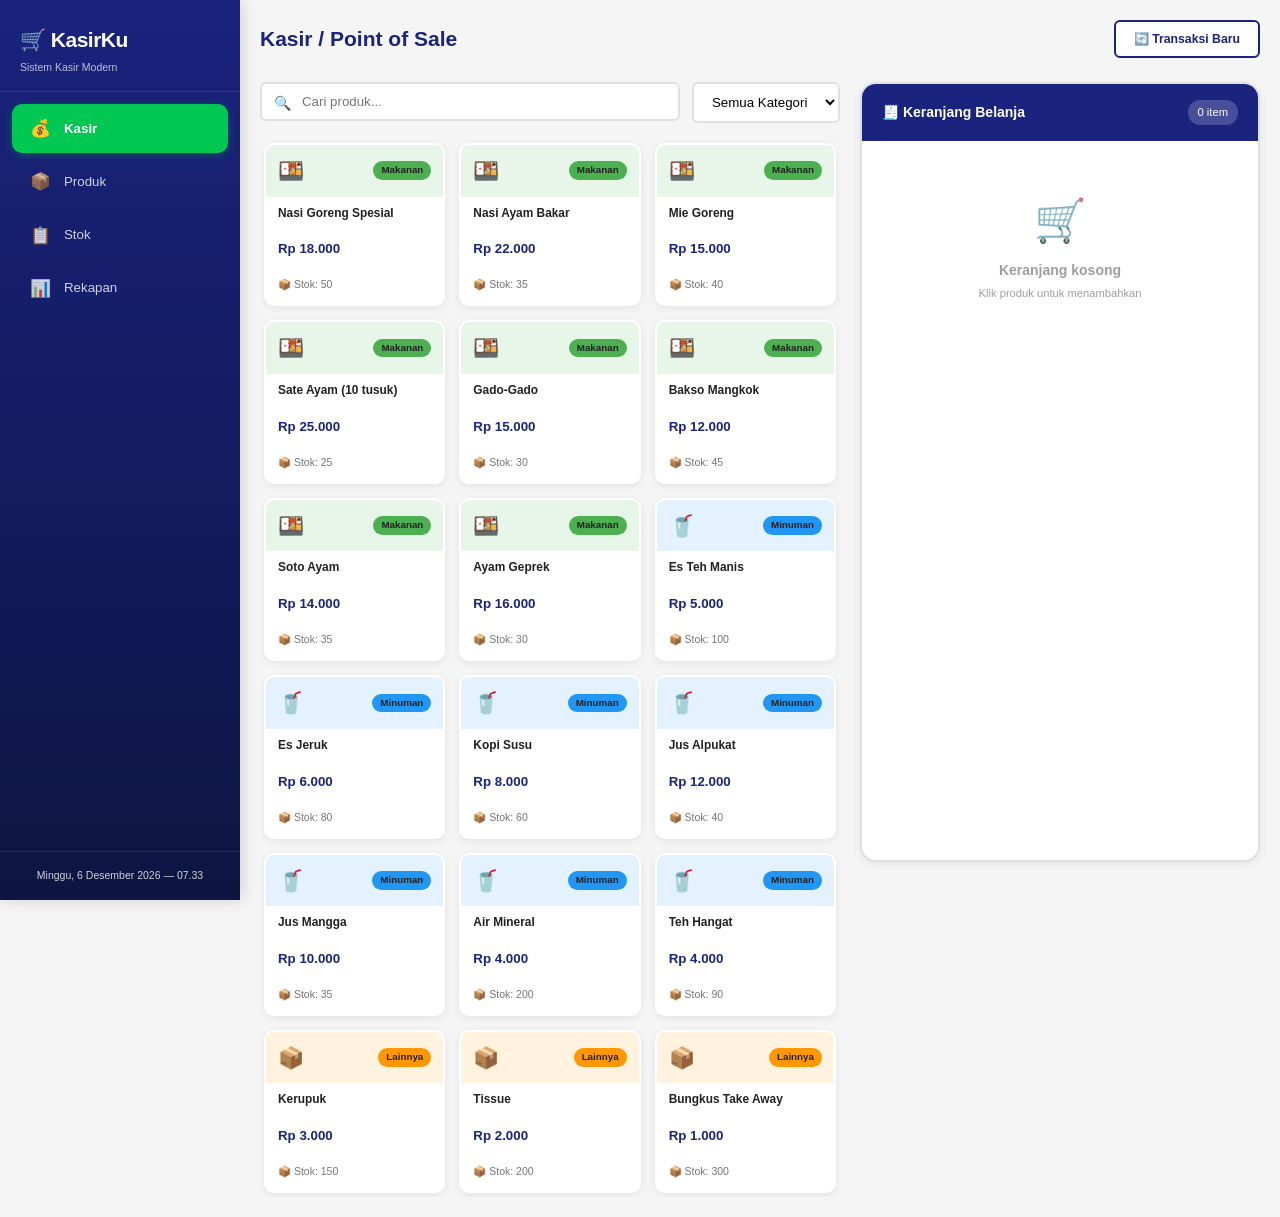
==== commit 25cc3a5d: "Add stock management (kartu stok) + fix UI truncation on cart & product grid" ====
--- a/index.html
+++ b/index.html
@@ -21,6 +21,10 @@
             <a href="products.html" class="nav-link">
                 <span class="nav-icon">📦</span>
                 <span class="nav-text">Produk</span>
+            </a>
+            <a href="stock.html" class="nav-link">
+                <span class="nav-icon">📋</span>
+                <span class="nav-text">Stok</span>
             </a>
             <a href="reports.html" class="nav-link">
                 <span class="nav-icon">📊</span>
--- a/css/style.css
+++ b/css/style.css
@@ -1639,3 +1639,246 @@
         padding: 0;
     }
 }
+
+/* ===================== V2 FIXES & ADDITIONS ===================== */
+
+/* --- Tabs (Stok page) --- */
+.tabs {
+    display: flex;
+    gap: 4px;
+    border-bottom: 2px solid var(--border);
+    margin-bottom: 20px;
+}
+
+.tab {
+    padding: 12px 20px;
+    background: none;
+    border: none;
+    border-bottom: 3px solid transparent;
+    cursor: pointer;
+    font-size: 0.95rem;
+    font-weight: 600;
+    color: var(--text-secondary);
+    transition: var(--transition);
+    margin-bottom: -2px;
+}
+
+.tab:hover {
+    color: var(--primary);
+    background: var(--primary-bg);
+}
+
+.tab.active {
+    color: var(--primary);
+    border-bottom-color: var(--primary);
+}
+
+.tab-content {
+    display: none;
+}
+
+.tab-content.active {
+    display: block;
+}
+
+/* --- btn-warning (used in stock page) --- */
+.btn-warning {
+    background: var(--warning);
+    color: var(--white);
+}
+.btn-warning:hover {
+    background: #f57c00;
+}
+
+/* --- Textarea & form helpers --- */
+textarea {
+    width: 100%;
+    padding: 10px 14px;
+    border: 2px solid var(--border);
+    border-radius: var(--radius-sm);
+    font-size: 0.95rem;
+    font-family: inherit;
+    resize: vertical;
+    transition: var(--transition);
+}
+
+textarea:focus {
+    outline: none;
+    border-color: var(--primary);
+    box-shadow: 0 0 0 3px rgba(26, 35, 126, 0.1);
+}
+
+.form-hint {
+    display: block;
+    font-size: 0.75rem;
+    color: var(--text-secondary);
+    margin-top: 4px;
+    font-style: italic;
+}
+
+/* --- FIX: Cart item actions — wrap & not overflow --- */
+.cart-item-actions {
+    display: flex;
+    align-items: center;
+    gap: 6px;
+    flex-wrap: wrap;
+}
+
+.cart-item-disc {
+    flex-shrink: 0;
+}
+
+.cart-item-disc input {
+    width: 75px !important;
+    padding: 4px 6px;
+    font-size: 0.75rem;
+    border: 1px solid var(--border);
+    border-radius: var(--radius-sm);
+    text-align: right;
+}
+
+.cart-item-disc input:focus {
+    outline: none;
+    border-color: var(--primary);
+}
+
+.cart-item-subtotal {
+    font-weight: 700;
+    font-size: 0.85rem;
+    color: var(--primary);
+    margin-left: auto;
+    text-align: right;
+    white-space: nowrap;
+}
+
+.cart-item-name {
+    font-weight: 600;
+    font-size: 0.85rem;
+    word-break: break-word;
+    overflow-wrap: break-word;
+    max-width: 100%;
+}
+
+.cart-item-info {
+    display: flex;
+    justify-content: space-between;
+    align-items: flex-start;
+    gap: 8px;
+    margin-bottom: 8px;
+}
+
+/* --- FIX: Product grid — better spacing & no truncation --- */
+.product-grid {
+    grid-template-columns: repeat(auto-fill, minmax(170px, 1fr));
+    gap: 14px;
+    align-content: start;
+}
+
+.product-card {
+    display: flex;
+    flex-direction: column;
+}
+
+.product-card-body {
+    flex: 1;
+}
+
+.product-name {
+    -webkit-line-clamp: 2;
+    line-clamp: 2;
+    min-height: 2.6em;
+    word-break: break-word;
+}
+
+.product-price {
+    white-space: nowrap;
+}
+
+/* --- FIX: Cart container — proper height management --- */
+.pos-cart {
+    min-width: 0;
+    max-height: calc(100vh - 120px);
+}
+
+.pos-layout {
+    height: auto;
+    min-height: 100vh;
+}
+
+.pos-body {
+    align-items: stretch;
+}
+
+/* --- FIX: Table responsive — wrap long content --- */
+.data-table td {
+    word-break: break-word;
+}
+
+.product-cell {
+    display: flex;
+    align-items: center;
+    gap: 8px;
+}
+
+.product-cell small {
+    display: block;
+    font-size: 0.7rem;
+    color: var(--text-light);
+}
+
+/* --- Cart scroll fix --- */
+.cart-items {
+    max-height: 45vh;
+    overflow-y: auto;
+}
+
+/* --- FIX: On small screens, stack cart actions vertically --- */
+@media (max-width: 1200px) {
+    .cart-item-actions {
+        gap: 4px;
+    }
+    .cart-item-subtotal {
+        margin-left: 0;
+        width: 100%;
+        text-align: right;
+        padding-top: 4px;
+        border-top: 1px dashed var(--border);
+    }
+}
+
+@media (max-width: 768px) {
+    .cart-item-actions {
+        flex-direction: column;
+        align-items: stretch;
+    }
+    .cart-item-qty {
+        align-self: flex-start;
+    }
+}
+
+/* --- Better scrollbars in cart --- */
+.cart-items::-webkit-scrollbar,
+.product-grid::-webkit-scrollbar {
+    width: 6px;
+}
+.cart-items::-webkit-scrollbar-thumb,
+.product-grid::-webkit-scrollbar-thumb {
+    background: var(--text-light);
+    border-radius: 3px;
+}
+
+/* --- Responsive header actions on stock page --- */
+@media (max-width: 900px) {
+    .page-header {
+        flex-direction: column;
+        align-items: stretch;
+    }
+    .header-actions {
+        flex-wrap: wrap;
+    }
+    .header-actions .btn {
+        flex: 1 1 calc(50% - 4px);
+        justify-content: center;
+        font-size: 0.8rem;
+    }
+}
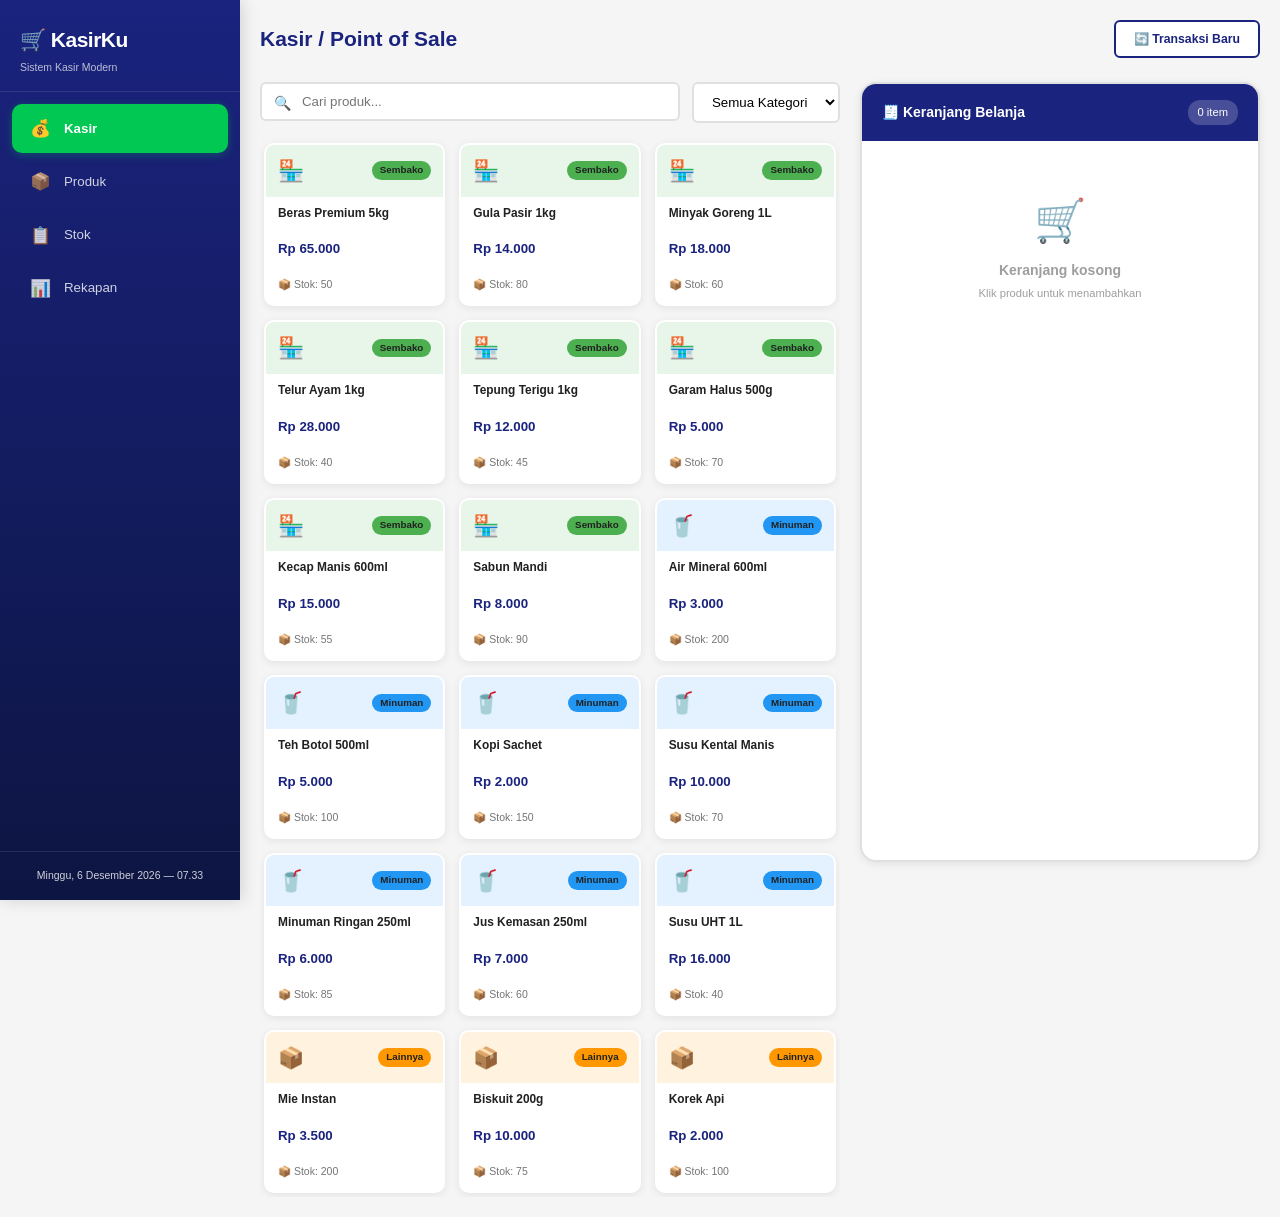
==== commit f06ff6d6: "Add review popup on cart-count click" ====
--- a/index.html
+++ b/index.html
@@ -188,6 +188,22 @@
         </div>
     </div>
 
+    <!-- Cart Review Modal -->
+    <div id="review-modal" class="modal-overlay">
+        <div class="modal review-modal-dialog">
+            <div class="modal-header">
+                <h3>🧾 Review Pesanan</h3>
+                <button class="modal-close" onclick="App.closeModal('review-modal')">×</button>
+            </div>
+            <div class="modal-body" id="review-modal-body">
+                <!-- Rendered by JS -->
+            </div>
+            <div class="modal-actions">
+                <button class="btn btn-primary" onclick="App.closeModal('review-modal')">Tutup</button>
+            </div>
+        </div>
+    </div>
+
     <!-- Confirm Modal -->
     <div id="confirm-modal" class="modal-overlay">
         <div class="modal confirm-dialog">
--- a/css/style.css
+++ b/css/style.css
@@ -457,7 +457,7 @@
     background: var(--white);
     border-radius: var(--radius-lg);
     box-shadow: var(--shadow);
-    overflow: hidden;
+    overflow-y: auto;
     border: 2px solid var(--border);
 }
 
@@ -1284,6 +1284,86 @@
     max-width: 400px;
 }
 
+.review-modal-dialog {
+    max-width: 480px;
+}
+
+.review-list {
+    display: flex;
+    flex-direction: column;
+    gap: 8px;
+    max-height: 50vh;
+    overflow-y: auto;
+}
+
+.review-item {
+    padding: 12px;
+    border-radius: var(--radius-sm);
+    background: var(--bg);
+    border: 1px solid var(--border);
+}
+
+.review-item-header {
+    display: flex;
+    justify-content: space-between;
+    align-items: center;
+    margin-bottom: 4px;
+}
+
+.review-item-name {
+    font-weight: 600;
+    font-size: 0.9rem;
+}
+
+.review-item-price {
+    color: var(--text-secondary);
+    font-size: 0.85rem;
+}
+
+.review-item-details {
+    display: flex;
+    gap: 16px;
+    font-size: 0.8rem;
+    color: var(--text-secondary);
+}
+
+.review-item-qty strong,
+.review-item-disc strong,
+.review-item-subtotal strong {
+    color: var(--text);
+    font-weight: 600;
+}
+
+.review-item-disc strong {
+    color: var(--danger);
+}
+
+.review-item-subtotal {
+    margin-left: auto;
+}
+
+.review-total {
+    display: flex;
+    justify-content: space-between;
+    align-items: center;
+    padding: 16px;
+    margin-top: 12px;
+    background: var(--primary);
+    color: var(--white);
+    border-radius: var(--radius-sm);
+    font-size: 1.1rem;
+    font-weight: 700;
+}
+
+#cart-count {
+    cursor: pointer;
+    transition: var(--transition);
+}
+
+#cart-count:hover {
+    background: rgba(255, 255, 255, 0.3);
+}
+
 @keyframes modalIn {
     from { opacity: 0; transform: scale(0.95); }
     to { opacity: 1; transform: scale(1); }
@@ -1828,7 +1908,7 @@
 
 /* --- Cart scroll fix --- */
 .cart-items {
-    max-height: 45vh;
+    min-height: 340px;
     overflow-y: auto;
 }
 
